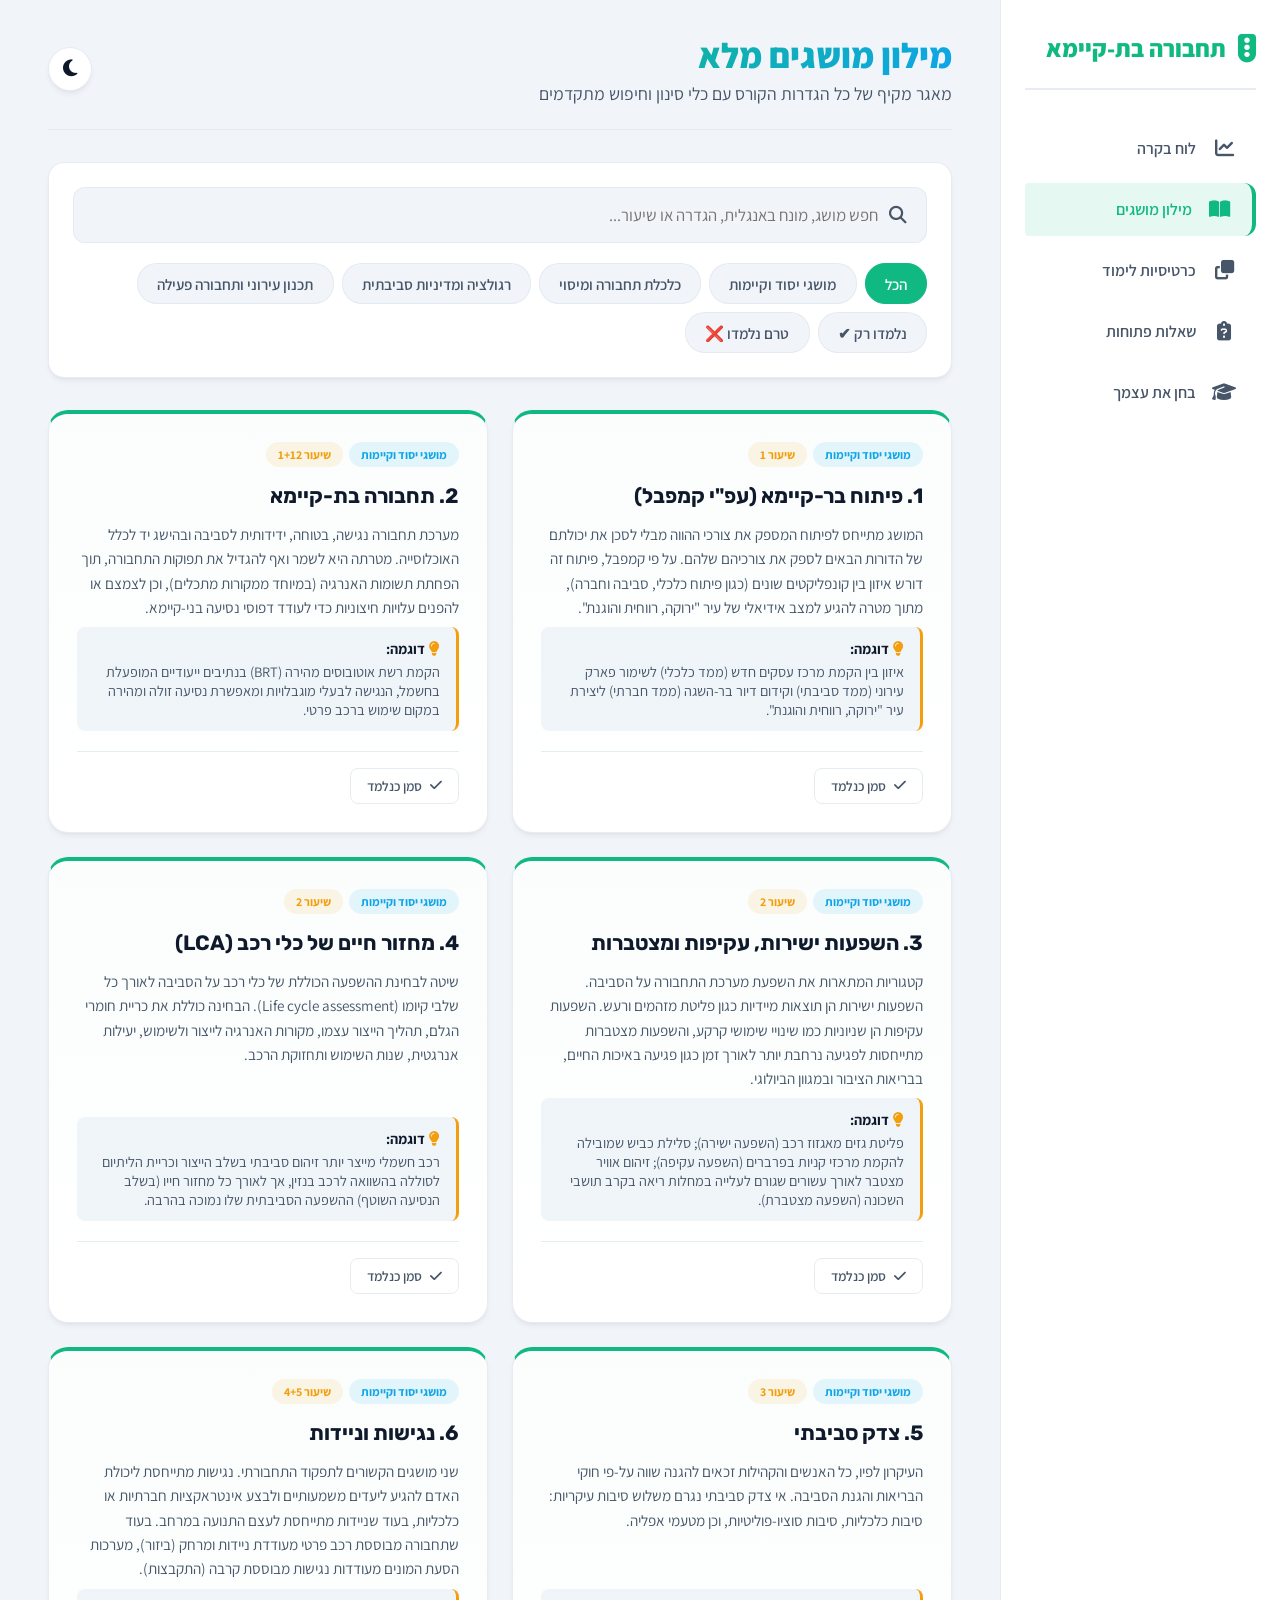
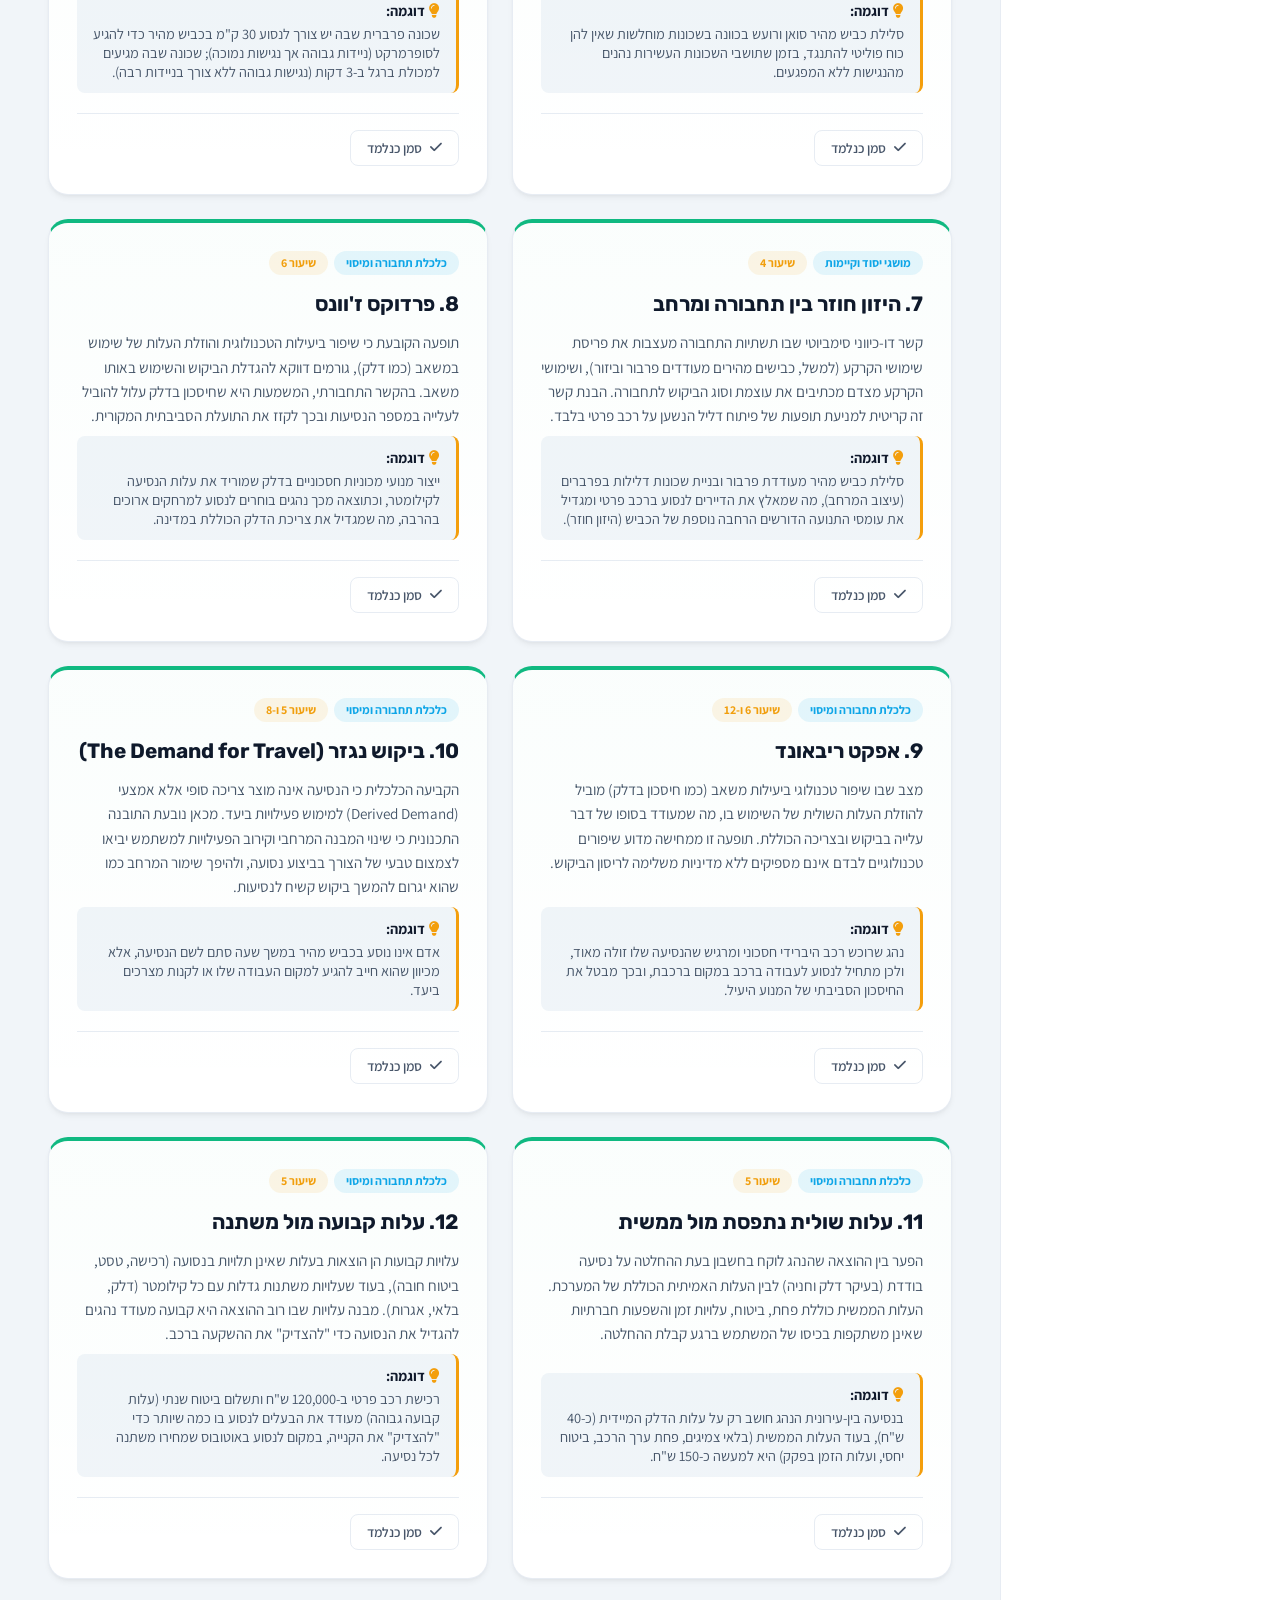
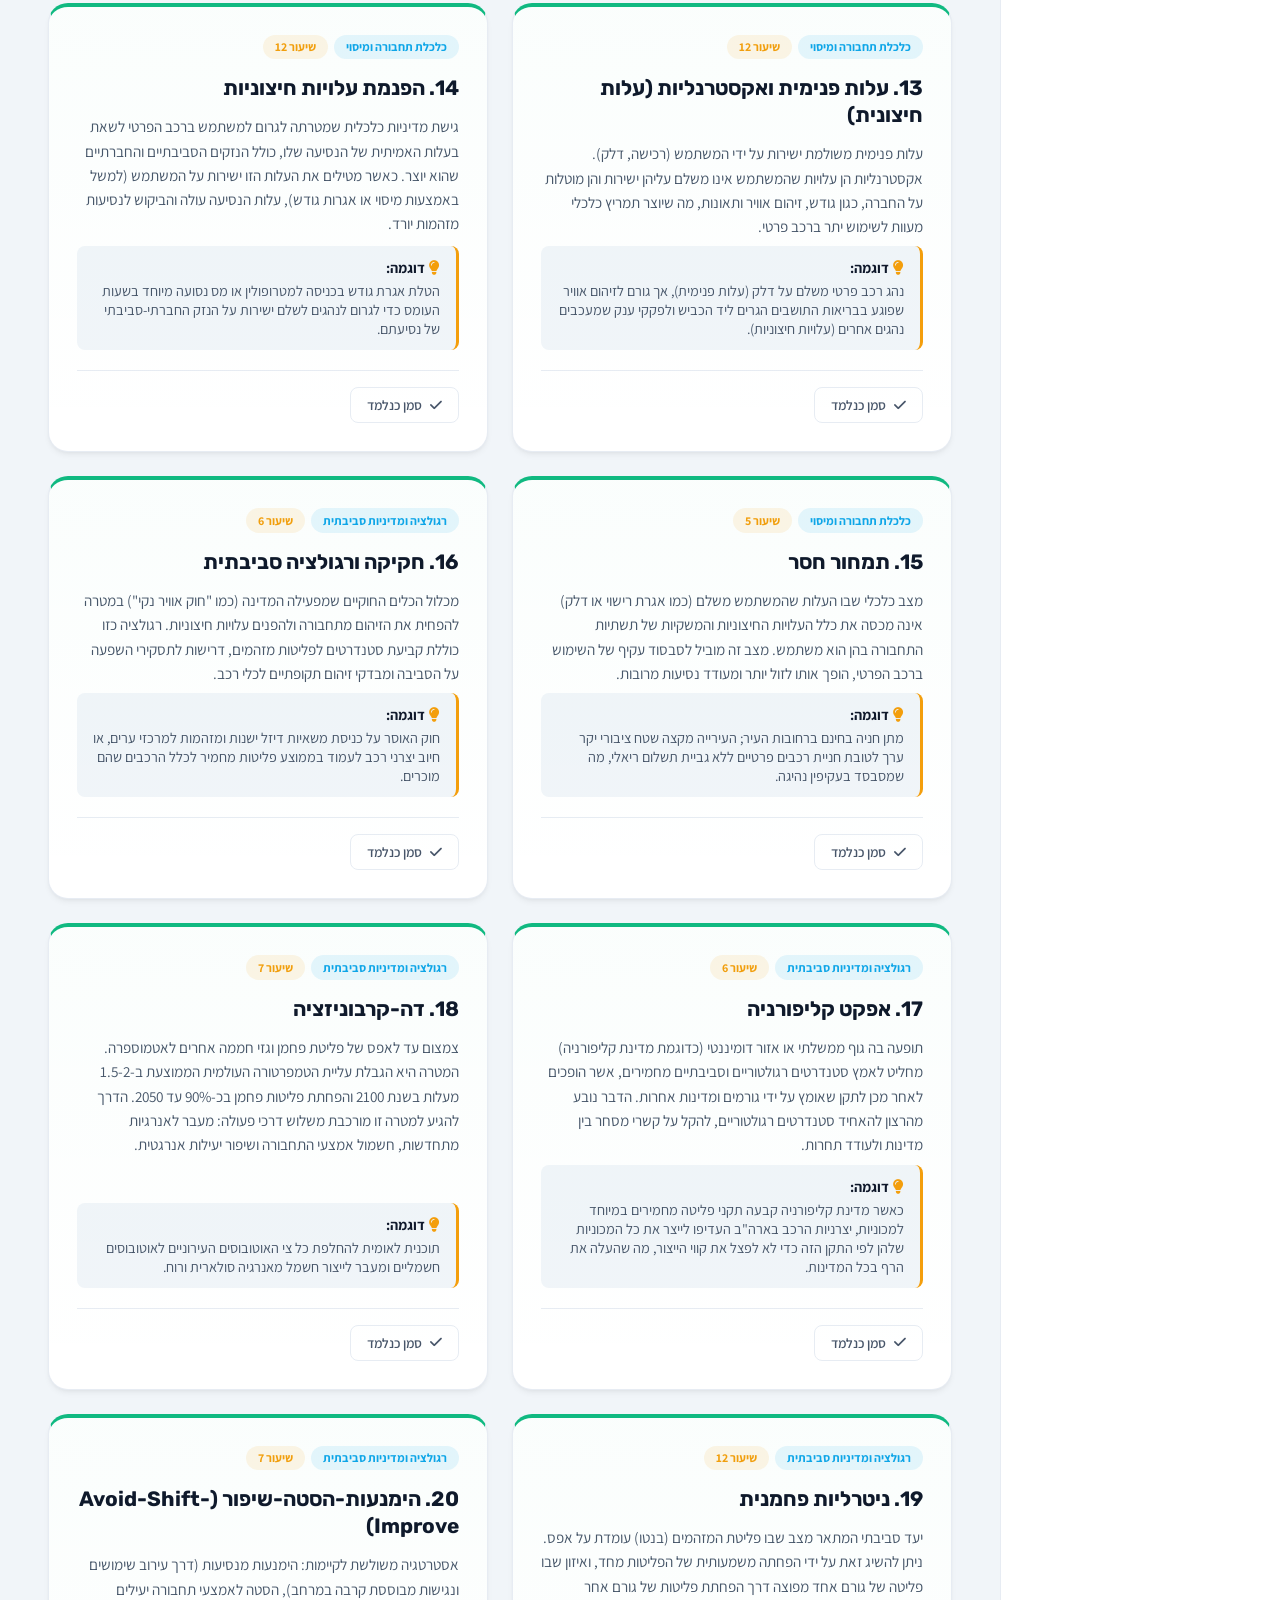
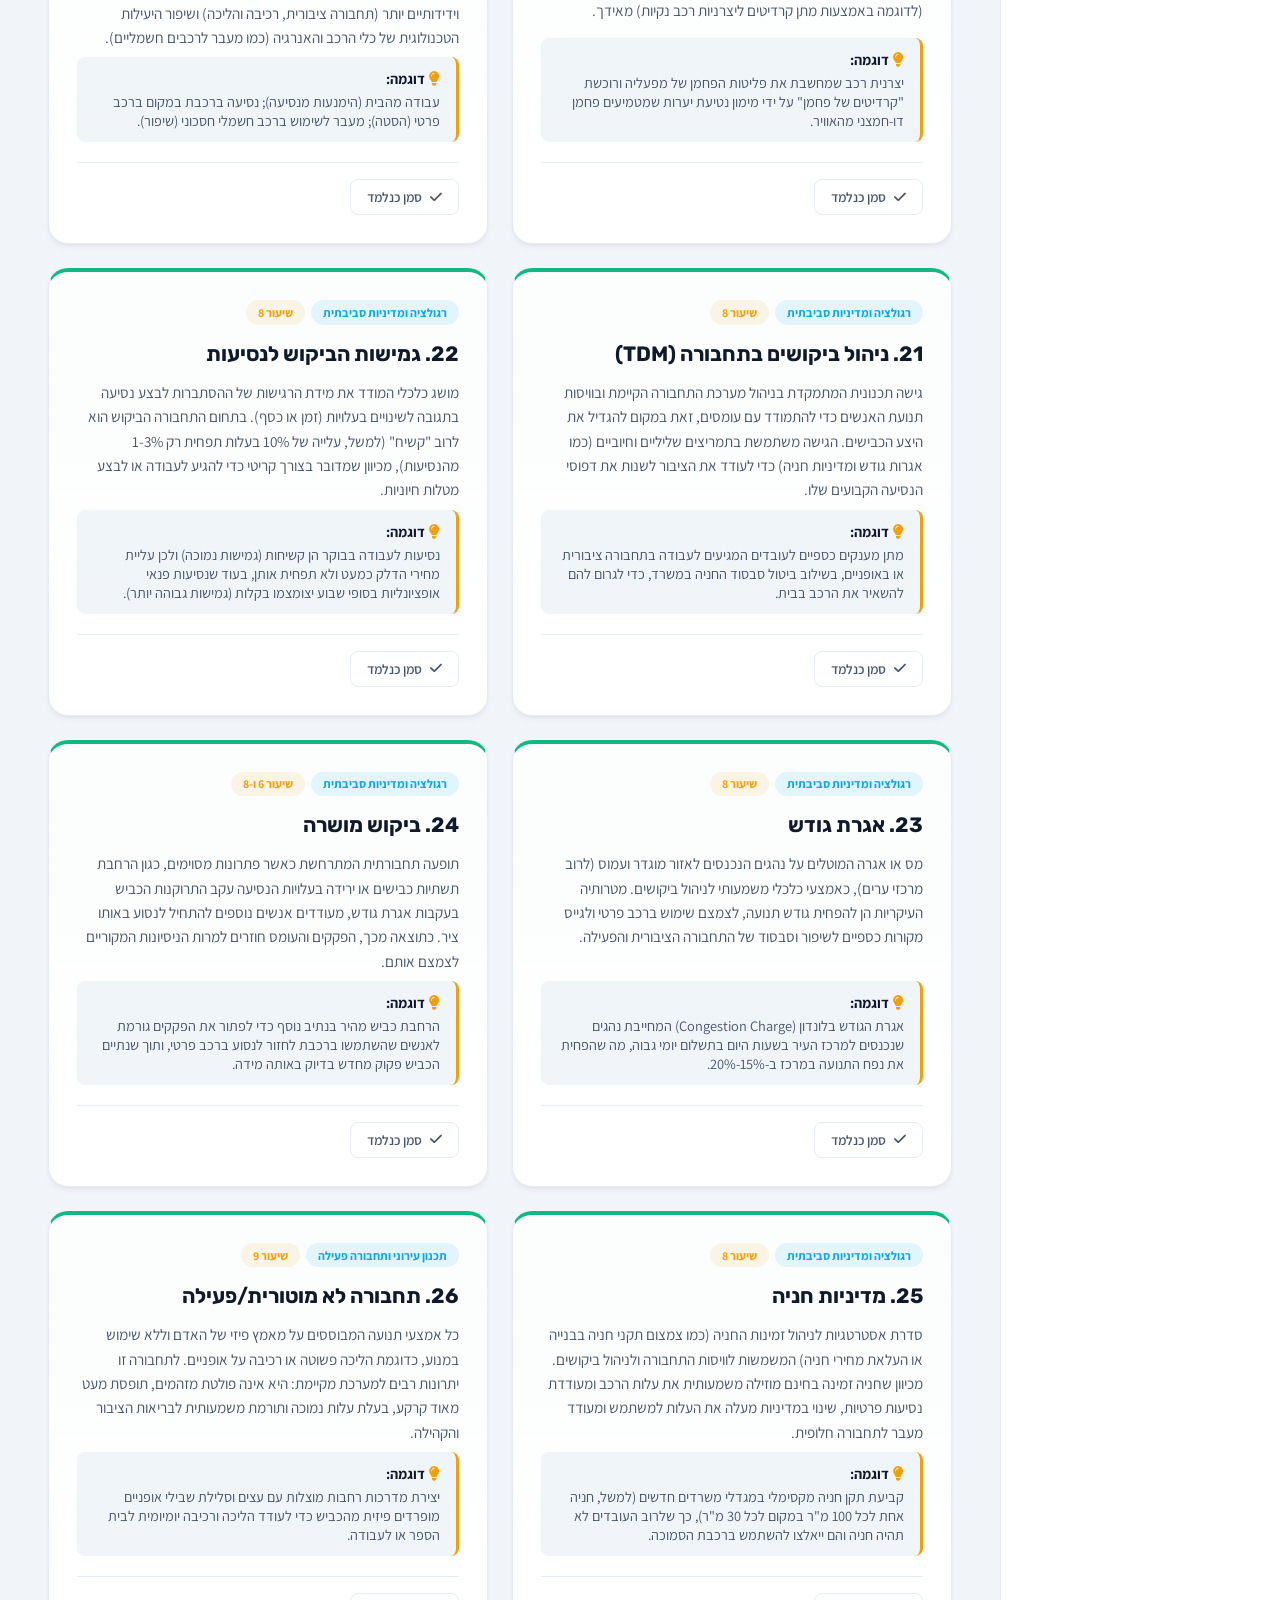
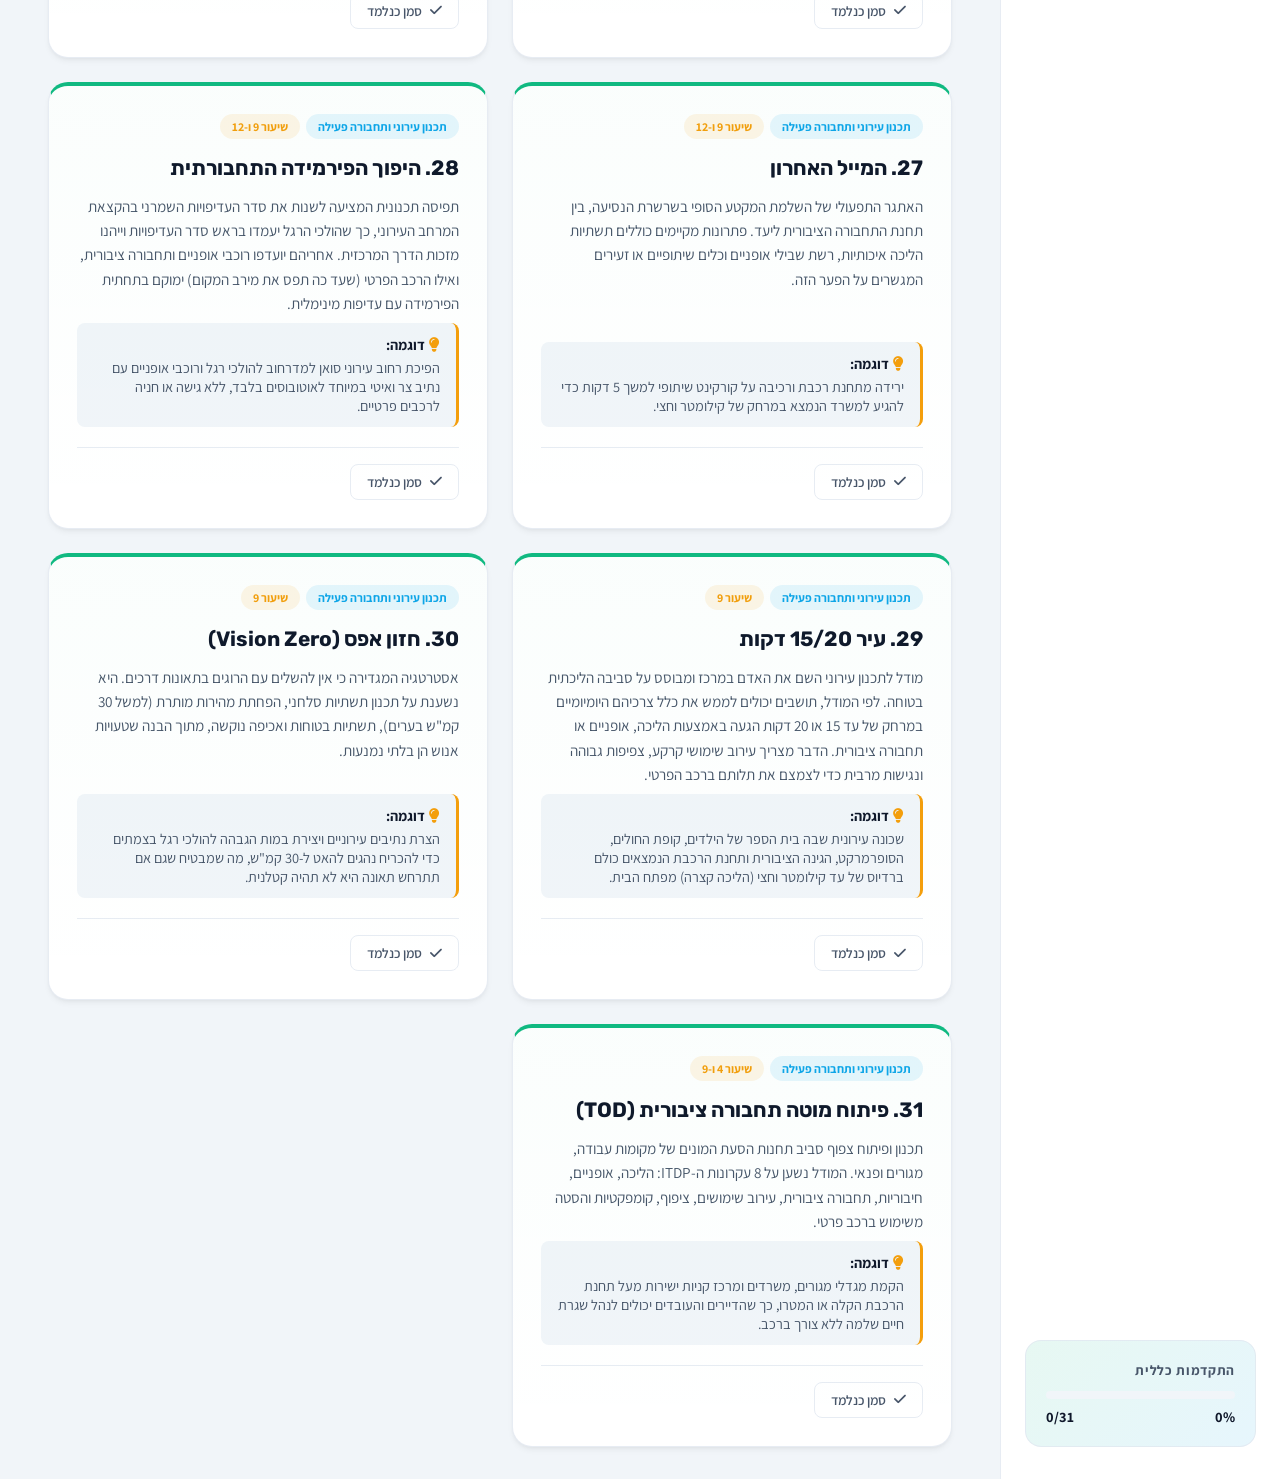
==== dictionary.html @ 744b30a7 "break down" ====
<!DOCTYPE html>
<html lang="he" dir="rtl">
<head>
    <meta charset="UTF-8">
    <meta name="viewport" content="width=device-width, initial-scale=1.0">
    <title>מילון מושגים - תחבורה בת-קיימא</title>
    <!-- Google Fonts -->
    <link rel="preconnect" href="https://fonts.googleapis.com">
    <link rel="preconnect" href="https://fonts.gstatic.com" crossorigin>
    <link href="https://fonts.googleapis.com/css2?family=Assistant:wght@300;400;600;700;800&family=Rubik:wght@300;400;500;700;800&display=swap" rel="stylesheet">
    <!-- FontAwesome for icons -->
    <link rel="stylesheet" href="https://cdnjs.cloudflare.com/ajax/libs/font-awesome/6.4.0/css/all.min.css">
    <!-- External stylesheet -->
    <link rel="stylesheet" href="styles.css">
</head>
<body data-theme="light">

    <div class="app-container">
        
        <!-- Sidebar Navigation -->
        <aside class="sidebar">
            <div class="logo-area">
                <i class="fa-solid fa-traffic-light"></i>
                <span>תחבורה בת-קיימא</span>
            </div>
            
            <nav>
                <ul class="nav-links">
                    <li>
                        <a class="nav-item" href="index.html" id="nav-dashboard">
                            <i class="fa-solid fa-chart-line"></i>
                            <span>לוח בקרה</span>
                        </a>
                    </li>
                    <li>
                        <a class="nav-item active" href="dictionary.html" id="nav-dictionary">
                            <i class="fa-solid fa-book-open"></i>
                            <span>מילון מושגים</span>
                        </a>
                    </li>
                    <li>
                        <a class="nav-item" href="flashcards.html" id="nav-flashcards">
                            <i class="fa-solid fa-clone"></i>
                            <span>כרטיסיות לימוד</span>
                        </a>
                    </li>
                    <li>
                        <a class="nav-item" href="open-questions.html" id="nav-open-questions">
                            <i class="fa-solid fa-clipboard-question"></i>
                            <span>שאלות פתוחות</span>
                        </a>
                    </li>
                    <li>
                        <a class="nav-item" href="quiz.html" id="nav-quiz">
                            <i class="fa-solid fa-graduation-cap"></i>
                            <span>בחן את עצמך</span>
                        </a>
                    </li>
                </ul>
            </nav>
            
            <!-- Learning Progress Box in Sidebar -->
            <div class="stats-summary">
                <div class="stats-summary-title">התקדמות כללית</div>
                <div class="progress-bar-container">
                    <div class="progress-bar-fill" id="sidebar-progress-fill"></div>
                </div>
                <div class="progress-text">
                    <span id="sidebar-progress-percent">0%</span>
                    <span id="sidebar-progress-ratio">0/0</span>
                </div>
            </div>
        </aside>

        <!-- Main Content Area -->
        <main class="main-content">
            
            <!-- App Header -->
            <header>
                <div class="header-title">
                    <h1>מילון מושגים מלא</h1>
                    <p>מאגר מקיף של כל הגדרות הקורס עם כלי סינון וחיפוש מתקדמים</p>
                </div>
                <button class="theme-toggle-btn" onclick="toggleTheme()" title="שנה מצב תצוגה">
                    <i class="fa-solid fa-moon" id="theme-icon"></i>
                </button>
            </header>

            <!-- Search & Categories Bar -->
            <div class="controls-panel">
                <div class="search-row">
                    <div class="search-input-wrapper">
                        <i class="fa-solid fa-magnifying-glass"></i>
                        <input type="text" class="search-input" id="search-bar" placeholder="חפש מושג, מונח באנגלית, הגדרה או שיעור..." oninput="filterConcepts()">
                    </div>
                </div>
                
                <div class="categories-filter" id="category-filters">
                    <button class="filter-btn active" onclick="setCategoryFilter('all')">הכל</button>
                    <button class="filter-btn" onclick="setCategoryFilter('sustainability')">מושגי יסוד וקיימות</button>
                    <button class="filter-btn" onclick="setCategoryFilter('economics')">כלכלת תחבורה ומיסוי</button>
                    <button class="filter-btn" onclick="setCategoryFilter('policy')">רגולציה ומדיניות סביבתית</button>
                    <button class="filter-btn" onclick="setCategoryFilter('planning')">תכנון עירוני ותחבורה פעילה</button>
                    <button class="filter-btn" onclick="setCategoryFilter('learned')">נלמדו רק ✔</button>
                    <button class="filter-btn" onclick="setCategoryFilter('unlearned')">טרם נלמדו ❌</button>
                </div>
            </div>

            <!-- Dictionary Grid -->
            <div class="dictionary-grid" id="concepts-grid">
                <!-- Concept cards dynamically loaded here -->
            </div>
            
        </main>
    </div>

    <!-- DB and Core Application JS -->
    <script src="db.js"></script>
    <script>
        let currentFilter = 'all';
        let searchQuery = '';

        function initPage() {
            renderConcepts();
        }

        // Render Concept cards in Grid
        function renderConcepts() {
            const grid = document.getElementById('concepts-grid');
            grid.innerHTML = '';

            const filtered = getFilteredConcepts();

            if (filtered.length === 0) {
                grid.innerHTML = `
                    <div class="empty-state">
                        <i class="fa-solid fa-box-open"></i>
                        <h3>לא נמצאו מושגים מתאימים</h3>
                        <p>נסה לשנות את מילת החיפוש או את מסנן הקטגוריות</p>
                    </div>
                `;
                return;
            }

            filtered.forEach(concept => {
                const isLearned = state.learnedIds.includes(concept.id);
                const card = document.createElement('div');
                card.className = `concept-card ${isLearned ? 'learned-card' : ''}`;
                card.id = `card-${concept.id}`;
                
                card.innerHTML = `
                    <div class="card-header">
                        <div class="card-badges">
                            <span class="badge badge-cat">${concept.categoryHebrew}</span>
                            <span class="badge badge-lesson">${concept.source}</span>
                        </div>
                        ${isLearned ? `
                            <span class="learned-badge">
                                <i class="fa-solid fa-circle-check"></i> נלמד
                            </span>
                        ` : ''}
                    </div>
                    <h3 class="concept-title">${concept.id}. ${concept.title}</h3>
                    <p class="concept-definition" style="margin-bottom: 1rem;">${concept.definition}</p>
                    ${concept.example ? `
                        <div class="concept-example" style="margin-top: -0.5rem; margin-bottom: 1.25rem; padding: 0.75rem 1rem; background-color: var(--bg-primary); border-right: 3px solid var(--accent); border-radius: 8px; font-size: 0.9rem; color: var(--text-secondary);">
                            <span style="font-weight: 700; color: var(--text-primary); display: block; margin-bottom: 0.25rem;"><i class="fa-solid fa-lightbulb" style="color: var(--accent); margin-left: 0.25rem;"></i>דוגמה:</span>
                            ${concept.example}
                        </div>
                    ` : ''}
                    <div class="card-actions">
                        <button class="btn-learned-toggle" onclick="toggleLearned(${concept.id}, event)">
                            <i class="fa-solid ${isLearned ? 'fa-check-double' : 'fa-check'}"></i>
                            <span>${isLearned ? 'סומן כנלמד' : 'סמן כנלמד'}</span>
                        </button>
                    </div>
                `;
                grid.appendChild(card);
            });
        }

        // Filter concept logic
        function filterConcepts() {
            searchQuery = document.getElementById('search-bar').value.toLowerCase().trim();
            renderConcepts();
        }

        function setCategoryFilter(category) {
            currentFilter = category;
            
            // Update active states on filter buttons
            const filterContainer = document.getElementById('category-filters');
            filterContainer.querySelectorAll('.filter-btn').forEach(btn => {
                btn.classList.remove('active');
            });
            
            // Find correct button to set active
            event.target.classList.add('active');
            
            renderConcepts();
        }

        function getFilteredConcepts() {
            return concepts.filter(concept => {
                // Category filtering
                let matchesCategory = true;
                if (currentFilter === 'learned') {
                    matchesCategory = state.learnedIds.includes(concept.id);
                } else if (currentFilter === 'unlearned') {
                    matchesCategory = !state.learnedIds.includes(concept.id);
                } else if (currentFilter !== 'all') {
                    matchesCategory = concept.category === currentFilter;
                }

                // Search query filtering
                let matchesSearch = true;
                if (searchQuery) {
                    matchesSearch = concept.title.toLowerCase().includes(searchQuery) || 
                                    concept.definition.toLowerCase().includes(searchQuery) ||
                                    concept.source.toLowerCase().includes(searchQuery);
                }

                return matchesCategory && matchesSearch;
            });
        }

        // Toggle "Learned" state
        function toggleLearned(id, event) {
            if (event) {
                event.stopPropagation();
            }

            const index = state.learnedIds.indexOf(id);
            if (index > -1) {
                state.learnedIds.splice(index, 1);
                state.xp = Math.max(0, state.xp - 10); // Deduct XP
            } else {
                state.learnedIds.push(id);
                state.xp += 10; // Earn XP
                createConfettiEffect(event);
            }

            saveStateToStorage();
            renderConcepts();
            updateProgressStats();
        }

        // Confetti burst on clicking "Learned"
        function createConfettiEffect(event) {
            if (!event) return;
            const btn = event.currentTarget;
            const rect = btn.getBoundingClientRect();
            
            for (let i = 0; i < 8; i++) {
                const conf = document.createElement('div');
                conf.style.position = 'fixed';
                conf.style.width = '6px';
                conf.style.height = '6px';
                conf.style.borderRadius = '50%';
                conf.style.backgroundColor = ['#10b981', '#38bdf8', '#fbbf24', '#f87171'][Math.floor(Math.random() * 4)];
                conf.style.left = `${rect.left + rect.width / 2}px`;
                conf.style.top = `${rect.top + rect.height / 2}px`;
                conf.style.pointerEvents = 'none';
                conf.style.zIndex = '999';
                conf.style.transition = 'all 0.6s cubic-bezier(0.25, 0.46, 0.45, 0.94)';
                
                document.body.appendChild(conf);
                
                const angle = Math.random() * Math.PI * 2;
                const distance = 30 + Math.random() * 40;
                
                setTimeout(() => {
                    conf.style.transform = `translate(${Math.cos(angle) * distance}px, ${Math.sin(angle) * distance}px)`;
                    conf.style.opacity = '0';
                }, 50);

                setTimeout(() => {
                    conf.remove();
                }, 700);
            }
        }
    </script>
</body>
</html>
---- styles.css ----
:root {
    /* Light Mode Palette */
    --bg-primary: #f1f5f9;
    --bg-secondary: #ffffff;
    --text-primary: #0f172a;
    --text-secondary: #475569;
    --primary: #10b981; /* Emerald */
    --primary-hover: #059669;
    --secondary: #0ea5e9; /* Sky Blue */
    --secondary-hover: #0284c7;
    --accent: #f59e0b; /* Amber */
    --danger: #ef4444;
    --success: #22c55e;
    --card-border: rgba(226, 232, 240, 0.8);
    --card-shadow: 0 4px 6px -1px rgb(0 0 0 / 0.05), 0 2px 4px -2px rgb(0 0 0 / 0.05);
    --card-shadow-hover: 0 20px 25px -5px rgb(0 0 0 / 0.1), 0 8px 10px -6px rgb(0 0 0 / 0.1);
    --transition: all 0.3s cubic-bezier(0.4, 0, 0.2, 1);
    --glass-bg: rgba(255, 255, 255, 0.7);
    --glass-border: rgba(255, 255, 255, 0.4);
}

[data-theme="dark"] {
    /* Dark Mode Palette */
    --bg-primary: #0b0f19;
    --bg-secondary: #131c2e;
    --text-primary: #f8fafc;
    --text-secondary: #94a3b8;
    --primary: #10b981;
    --primary-hover: #34d399;
    --secondary: #38bdf8;
    --secondary-hover: #7dd3fc;
    --accent: #fbbf24;
    --danger: #f87171;
    --success: #4ade80;
    --card-border: rgba(30, 41, 59, 0.6);
    --card-shadow: 0 4px 6px -1px rgb(0 0 0 / 0.3), 0 2px 4px -2px rgb(0 0 0 / 0.3);
    --card-shadow-hover: 0 20px 25px -5px rgb(0 0 0 / 0.4), 0 8px 10px -6px rgb(0 0 0 / 0.4);
    --glass-bg: rgba(19, 28, 46, 0.8);
    --glass-border: rgba(255, 255, 255, 0.05);
}

* {
    box-sizing: border-box;
    margin: 0;
    padding: 0;
    font-family: 'Assistant', 'Rubik', sans-serif;
    -webkit-font-smoothing: antialiased;
}

body {
    background-color: var(--bg-primary);
    color: var(--text-primary);
    transition: var(--transition);
    min-height: 100vh;
    display: flex;
    flex-direction: column;
}

/* Layout Structure */
.app-container {
    display: flex;
    min-height: 100vh;
    position: relative;
}

/* Sidebar navigation */
.sidebar {
    width: 280px;
    background-color: var(--bg-secondary);
    border-left: 1px solid var(--card-border);
    padding: 2rem 1.5rem;
    display: flex;
    flex-direction: column;
    gap: 2rem;
    transition: var(--transition);
    z-index: 100;
}

.logo-area {
    display: flex;
    align-items: center;
    gap: 0.75rem;
    color: var(--primary);
    font-weight: 800;
    font-size: 1.5rem;
    font-family: 'Rubik', sans-serif;
    border-bottom: 2px solid var(--card-border);
    padding-bottom: 1.5rem;
}

.logo-area i {
    font-size: 1.8rem;
}

.nav-links {
    list-style: none;
    display: flex;
    flex-direction: column;
    gap: 0.5rem;
}

.nav-item {
    display: flex;
    align-items: center;
    gap: 1rem;
    padding: 1rem 1.25rem;
    border-radius: 12px;
    color: var(--text-secondary);
    text-decoration: none;
    font-weight: 600;
    cursor: pointer;
    transition: var(--transition);
}

.nav-item:hover, .nav-item.active {
    background-color: rgba(16, 185, 129, 0.1);
    color: var(--primary);
}

.nav-item.active {
    border-right: 4px solid var(--primary);
    border-radius: 4px 12px 12px 4px;
}

.nav-item i {
    font-size: 1.2rem;
    width: 24px;
    text-align: center;
}

/* Sidebar stats box */
.stats-summary {
    background: linear-gradient(135deg, rgba(16, 185, 129, 0.1) 0%, rgba(14, 165, 233, 0.1) 100%);
    border: 1px solid var(--card-border);
    border-radius: 16px;
    padding: 1.25rem;
    margin-top: auto;
}

.stats-summary-title {
    font-size: 0.85rem;
    text-transform: uppercase;
    letter-spacing: 0.05em;
    color: var(--text-secondary);
    font-weight: 700;
    margin-bottom: 0.75rem;
}

.progress-bar-container {
    width: 100%;
    height: 8px;
    background-color: var(--bg-primary);
    border-radius: 10px;
    overflow: hidden;
    margin-bottom: 0.5rem;
}

.progress-bar-fill {
    height: 100%;
    background: linear-gradient(90deg, var(--primary) 0%, var(--secondary) 100%);
    width: 0%;
    transition: width 0.5s cubic-bezier(0.4, 0, 0.2, 1);
}

.progress-text {
    display: flex;
    justify-content: space-between;
    font-size: 0.9rem;
    font-weight: 700;
}

/* Main Content Panel */
.main-content {
    flex: 1;
    padding: 2rem 3rem;
    display: flex;
    flex-direction: column;
    gap: 2rem;
    overflow-y: auto;
    max-width: 1200px;
    margin: 0 auto;
    width: 100%;
}

header {
    display: flex;
    justify-content: space-between;
    align-items: center;
    padding-bottom: 1.5rem;
    border-bottom: 1px solid var(--card-border);
    width: 100%;
}

.header-title h1 {
    font-size: 2.2rem;
    font-weight: 800;
    background: linear-gradient(135deg, var(--primary) 0%, var(--secondary) 100%);
    -webkit-background-clip: text;
    -webkit-text-fill-color: transparent;
}

.header-title p {
    color: var(--text-secondary);
    margin-top: 0.25rem;
    font-size: 1.1rem;
}

.theme-toggle-btn {
    background-color: var(--bg-secondary);
    border: 1px solid var(--card-border);
    color: var(--text-primary);
    padding: 0.75rem;
    border-radius: 50%;
    cursor: pointer;
    font-size: 1.2rem;
    transition: var(--transition);
    box-shadow: var(--card-shadow);
    width: 44px;
    height: 44px;
    display: flex;
    align-items: center;
    justify-content: center;
}

.theme-toggle-btn:hover {
    transform: scale(1.05);
    border-color: var(--primary);
    color: var(--primary);
}

/* Search and Filter Panel */
.controls-panel {
    background-color: var(--bg-secondary);
    border: 1px solid var(--card-border);
    border-radius: 16px;
    padding: 1.5rem;
    box-shadow: var(--card-shadow);
    display: flex;
    flex-direction: column;
    gap: 1.25rem;
}

.search-row {
    display: flex;
    gap: 1rem;
    position: relative;
}

.search-input-wrapper {
    position: relative;
    flex: 1;
}

.search-input-wrapper i {
    position: absolute;
    right: 1.25rem;
    top: 50%;
    transform: translateY(-50%);
    color: var(--text-secondary);
    font-size: 1.1rem;
}

.search-input {
    width: 100%;
    padding: 1rem 3rem 1rem 1.25rem;
    border-radius: 12px;
    border: 1px solid var(--card-border);
    background-color: var(--bg-primary);
    color: var(--text-primary);
    font-size: 1.05rem;
    outline: none;
    transition: var(--transition);
}

.search-input:focus {
    border-color: var(--primary);
    box-shadow: 0 0 0 3px rgba(16, 185, 129, 0.15);
}

.categories-filter {
    display: flex;
    flex-wrap: wrap;
    gap: 0.5rem;
}

.filter-btn {
    padding: 0.6rem 1.2rem;
    border-radius: 20px;
    border: 1px solid var(--card-border);
    background-color: var(--bg-primary);
    color: var(--text-secondary);
    font-weight: 600;
    font-size: 0.95rem;
    cursor: pointer;
    transition: var(--transition);
}

.filter-btn:hover {
    border-color: var(--primary);
    color: var(--primary);
}

.filter-btn.active {
    background-color: var(--primary);
    color: white;
    border-color: var(--primary);
}

/* Dictionary Card Grid */
.dictionary-grid {
    display: grid;
    grid-template-columns: repeat(auto-fill, minmax(340px, 1fr));
    gap: 1.5rem;
}

.concept-card {
    background-color: var(--bg-secondary);
    border: 1px solid var(--card-border);
    border-radius: 20px;
    padding: 1.75rem;
    box-shadow: var(--card-shadow);
    transition: var(--transition);
    display: flex;
    flex-direction: column;
    position: relative;
    overflow: hidden;
    border-top: 4px solid var(--primary);
}

.concept-card::before {
    content: '';
    position: absolute;
    top: 0;
    left: 0;
    width: 100%;
    height: 100%;
    background: linear-gradient(180deg, rgba(16, 185, 129, 0.02) 0%, transparent 100%);
    pointer-events: none;
}

.concept-card:hover {
    transform: translateY(-5px);
    box-shadow: var(--card-shadow-hover);
}

.card-header {
    display: flex;
    justify-content: space-between;
    align-items: flex-start;
    margin-bottom: 1rem;
    gap: 0.5rem;
}

.card-badges {
    display: flex;
    flex-wrap: wrap;
    gap: 0.4rem;
}

.badge {
    font-size: 0.75rem;
    padding: 0.3rem 0.75rem;
    border-radius: 30px;
    font-weight: 700;
}

.badge-cat {
    background-color: rgba(14, 165, 233, 0.1);
    color: var(--secondary);
}

.badge-lesson {
    background-color: rgba(245, 158, 11, 0.1);
    color: var(--accent);
}

.learned-badge {
    background-color: rgba(34, 197, 94, 0.1);
    color: var(--success);
    padding: 0.25rem 0.5rem;
    border-radius: 8px;
    font-size: 0.8rem;
    font-weight: 700;
    display: flex;
    align-items: center;
    gap: 0.25rem;
}

.concept-title {
    font-size: 1.3rem;
    font-weight: 700;
    color: var(--text-primary);
    line-height: 1.3;
    margin-bottom: 0.75rem;
    font-family: 'Rubik', sans-serif;
}

.concept-definition {
    font-size: 0.95rem;
    color: var(--text-secondary);
    line-height: 1.6;
    margin-bottom: 1.5rem;
    flex: 1;
}

.concept-example {
    margin-top: -0.5rem;
    margin-bottom: 1.25rem;
    padding: 0.75rem 1rem;
    background-color: var(--bg-primary);
    border-right: 3px solid var(--accent);
    border-radius: 8px;
    font-size: 0.9rem;
    color: var(--text-secondary);
}

.card-actions {
    display: flex;
    justify-content: space-between;
    align-items: center;
    border-top: 1px solid var(--card-border);
    padding-top: 1rem;
    margin-top: auto;
}

.btn-learned-toggle {
    background: none;
    border: 1px solid var(--card-border);
    padding: 0.5rem 1rem;
    border-radius: 8px;
    color: var(--text-secondary);
    font-size: 0.85rem;
    font-weight: 600;
    cursor: pointer;
    display: flex;
    align-items: center;
    gap: 0.5rem;
    transition: var(--transition);
}

.btn-learned-toggle:hover {
    border-color: var(--primary);
    color: var(--primary);
    background-color: rgba(16, 185, 129, 0.05);
}

.concept-card.learned-card {
    border-top-color: var(--success);
}

.concept-card.learned-card .btn-learned-toggle {
    background-color: var(--success);
    color: white;
    border-color: var(--success);
}

/* Open Questions View */
.open-questions-container {
    display: flex;
    flex-direction: column;
    gap: 1.5rem;
    width: 100%;
}

.question-card {
    background-color: var(--bg-secondary);
    border: 1px solid var(--card-border);
    border-radius: 20px;
    padding: 2rem;
    box-shadow: var(--card-shadow);
    transition: var(--transition);
    border-right: 5px solid var(--secondary);
}

.question-header {
    display: flex;
    justify-content: space-between;
    align-items: center;
    margin-bottom: 1.25rem;
}

.question-text {
    font-size: 1.3rem;
    font-weight: 700;
    color: var(--text-primary);
    line-height: 1.4;
    font-family: 'Rubik', sans-serif;
}

.reveal-btn {
    background-color: var(--secondary);
    color: white;
    border: none;
    padding: 0.75rem 1.5rem;
    border-radius: 12px;
    font-weight: 700;
    cursor: pointer;
    transition: var(--transition);
    display: inline-flex;
    align-items: center;
    gap: 0.5rem;
}

.reveal-btn:hover {
    background-color: var(--secondary-hover);
    transform: translateY(-2px);
}

.answer-box {
    background-color: var(--bg-primary);
    border: 1px solid var(--card-border);
    border-radius: 12px;
    padding: 1.5rem;
    margin-top: 1rem;
    line-height: 1.7;
    font-size: 1.05rem;
    display: none;
    animation: fadeIn 0.4s ease-out;
}

.answer-box.visible {
    display: block;
}

.answer-box ul {
    margin-top: 1rem;
    padding-right: 1.5rem;
    display: flex;
    flex-direction: column;
    gap: 0.75rem;
}

.answer-box li {
    list-style-type: disc;
}

/* Flashcard Study Mode CSS */
.study-view {
    max-width: 600px;
    margin: 0 auto;
    width: 100%;
    display: flex;
    flex-direction: column;
    align-items: center;
    gap: 2rem;
}

.flashcard-wrapper {
    perspective: 1000px;
    width: 100%;
    height: 380px;
    cursor: pointer;
}

.flashcard {
    position: relative;
    width: 100%;
    height: 100%;
    text-align: center;
    transition: transform 0.8s cubic-bezier(0.175, 0.885, 0.32, 1.275);
    transform-style: preserve-3d;
}

.flashcard-wrapper:hover .flashcard {
    box-shadow: 0 14px 28px rgba(0,0,0,0.15), 0 10px 10px rgba(0,0,0,0.1);
}

.flashcard.flipped {
    transform: rotateY(180deg);
}

.flashcard-front, .flashcard-back {
    position: absolute;
    width: 100%;
    height: 100%;
    -webkit-backface-visibility: hidden;
    backface-visibility: hidden;
    border-radius: 24px;
    display: flex;
    flex-direction: column;
    justify-content: center;
    align-items: center;
    padding: 2.5rem;
    box-shadow: var(--card-shadow);
    border: 1px solid var(--card-border);
}

.flashcard-front {
    background: linear-gradient(135deg, var(--primary) 0%, var(--primary-hover) 100%);
    color: white;
}

.flashcard-front .card-cat-indicator {
    position: absolute;
    top: 2rem;
    background-color: rgba(255, 255, 255, 0.2);
    color: white;
    padding: 0.4rem 1rem;
    border-radius: 30px;
    font-size: 0.85rem;
    font-weight: 700;
}

.flashcard-front .card-title-lg {
    font-size: 2.2rem;
    font-weight: 800;
    font-family: 'Rubik', sans-serif;
    text-shadow: 0 2px 4px rgba(0,0,0,0.1);
}

.flashcard-front .hint-text {
    position: absolute;
    bottom: 2rem;
    font-size: 0.9rem;
    opacity: 0.8;
    font-weight: 600;
    display: flex;
    align-items: center;
    gap: 0.5rem;
}

.flashcard-back {
    background-color: var(--bg-secondary);
    color: var(--text-primary);
    transform: rotateY(180deg);
    justify-content: flex-start;
    text-align: right;
    overflow-y: auto;
}

.flashcard-back .card-back-header {
    width: 100%;
    border-bottom: 1px solid var(--card-border);
    padding-bottom: 0.75rem;
    margin-bottom: 1.25rem;
    display: flex;
    justify-content: space-between;
    align-items: center;
}

.flashcard-back .back-title {
    font-size: 1.4rem;
    font-weight: 700;
    font-family: 'Rubik', sans-serif;
    color: var(--primary);
}

.flashcard-back .back-definition {
    font-size: 1.1rem;
    line-height: 1.7;
    color: var(--text-primary);
    overflow-y: auto;
    flex: 1;
    width: 100%;
}

.flashcard-back .hint-text-back {
    font-size: 0.85rem;
    color: var(--text-secondary);
    text-align: center;
    margin-top: 1rem;
    width: 100%;
}

.study-controls {
    display: flex;
    align-items: center;
    justify-content: space-between;
    width: 100%;
    margin-top: 1rem;
}

.study-nav-btn {
    background-color: var(--bg-secondary);
    border: 1px solid var(--card-border);
    color: var(--text-primary);
    width: 50px;
    height: 50px;
    border-radius: 50%;
    cursor: pointer;
    display: flex;
    align-items: center;
    justify-content: center;
    font-size: 1.2rem;
    transition: var(--transition);
    box-shadow: var(--card-shadow);
}

.study-nav-btn:hover {
    background-color: var(--primary);
    color: white;
    border-color: var(--primary);
    transform: scale(1.05);
}

.study-progress-counter {
    font-weight: 700;
    font-size: 1.1rem;
    color: var(--text-secondary);
}

.study-feedback-buttons {
    display: flex;
    gap: 1rem;
    width: 100%;
    margin-top: 0.5rem;
}

.feedback-btn {
    flex: 1;
    padding: 1rem;
    border-radius: 12px;
    border: none;
    font-size: 1.05rem;
    font-weight: 700;
    cursor: pointer;
    display: flex;
    align-items: center;
    justify-content: center;
    gap: 0.5rem;
    transition: var(--transition);
    color: white;
}

.btn-know {
    background-color: var(--success);
}
.btn-know:hover {
    background-color: #16a34a;
    transform: translateY(-2px);
}

.btn-dont-know {
    background-color: var(--danger);
}
.btn-dont-know:hover {
    background-color: #dc2626;
    transform: translateY(-2px);
}

/* Quiz View CSS */
.quiz-view {
    max-width: 700px;
    margin: 0 auto;
    width: 100%;
    background-color: var(--bg-secondary);
    border: 1px solid var(--card-border);
    border-radius: 24px;
    padding: 2.5rem;
    box-shadow: var(--card-shadow);
    display: flex;
    flex-direction: column;
    gap: 2rem;
    position: relative;
}

.quiz-start-screen {
    text-align: center;
    display: flex;
    flex-direction: column;
    align-items: center;
    gap: 1.5rem;
    padding: 2rem 0;
}

.quiz-start-screen i {
    font-size: 5rem;
    color: var(--accent);
    animation: bounce 2s infinite;
}

.quiz-start-screen h2 {
    font-size: 2rem;
    font-family: 'Rubik', sans-serif;
    font-weight: 800;
}

.quiz-start-screen p {
    color: var(--text-secondary);
    font-size: 1.15rem;
    max-width: 500px;
    line-height: 1.6;
}

.btn-start-quiz {
    background: linear-gradient(135deg, var(--primary) 0%, var(--secondary) 100%);
    color: white;
    border: none;
    padding: 1rem 2.5rem;
    font-size: 1.2rem;
    font-weight: 700;
    border-radius: 16px;
    cursor: pointer;
    transition: var(--transition);
    box-shadow: 0 4px 15px rgba(16, 185, 129, 0.3);
}

.btn-start-quiz:hover {
    transform: translateY(-2px);
    box-shadow: 0 8px 25px rgba(16, 185, 129, 0.45);
}

.quiz-active-screen {
    display: none;
    flex-direction: column;
    gap: 1.5rem;
}

.quiz-header {
    display: flex;
    justify-content: space-between;
    align-items: center;
    border-bottom: 2px solid var(--card-border);
    padding-bottom: 1rem;
}

.quiz-progress-num {
    font-size: 1.1rem;
    font-weight: 700;
    color: var(--text-secondary);
}

.quiz-score-indicator {
    background-color: rgba(14, 165, 233, 0.1);
    color: var(--secondary);
    padding: 0.4rem 1rem;
    border-radius: 30px;
    font-weight: 700;
    font-size: 0.95rem;
}

.quiz-question-container {
    margin: 1rem 0;
}

.quiz-question-type {
    font-size: 0.9rem;
    text-transform: uppercase;
    font-weight: 700;
    color: var(--primary);
    margin-bottom: 0.5rem;
    letter-spacing: 0.05em;
}

.quiz-question-text {
    font-size: 1.4rem;
    font-weight: 700;
    color: var(--text-primary);
    line-height: 1.4;
    font-family: 'Rubik', sans-serif;
}

.quiz-options-list {
    display: flex;
    flex-direction: column;
    gap: 1rem;
    margin-top: 1.5rem;
}

.quiz-option {
    background-color: var(--bg-primary);
    border: 1px solid var(--card-border);
    border-radius: 14px;
    padding: 1.1rem 1.5rem;
    font-size: 1.05rem;
    font-weight: 600;
    color: var(--text-primary);
    cursor: pointer;
    transition: var(--transition);
    display: flex;
    align-items: center;
    justify-content: space-between;
    gap: 1rem;
    text-align: right;
}

.quiz-option:hover {
    border-color: var(--secondary);
    background-color: rgba(14, 165, 233, 0.05);
    transform: translateX(-5px);
}

.quiz-option.correct {
    background-color: rgba(34, 197, 94, 0.15) !important;
    border-color: var(--success) !important;
    color: var(--success) !important;
}

.quiz-option.incorrect {
    background-color: rgba(239, 68, 68, 0.15) !important;
    border-color: var(--danger) !important;
    color: var(--danger) !important;
}

.quiz-option-status-icon {
    font-size: 1.2rem;
    display: none;
}

.quiz-option.correct .quiz-option-status-icon {
    display: block;
    color: var(--success);
}

.quiz-option.incorrect .quiz-option-status-icon {
    display: block;
    color: var(--danger);
}

.quiz-feedback-box {
    padding: 1.25rem;
    border-radius: 12px;
    font-weight: 600;
    display: none;
    animation: fadeIn 0.3s ease;
    line-height: 1.5;
}

.quiz-feedback-box.correct-feedback {
    background-color: rgba(34, 197, 94, 0.1);
    color: var(--success);
    border: 1px solid var(--success);
}

.quiz-feedback-box.incorrect-feedback {
    background-color: rgba(239, 68, 68, 0.1);
    color: var(--danger);
    border: 1px solid var(--danger);
}

.btn-next-quiz {
    align-self: flex-end;
    background-color: var(--primary);
    color: white;
    border: none;
    padding: 0.9rem 2rem;
    font-size: 1.1rem;
    font-weight: 700;
    border-radius: 12px;
    cursor: pointer;
    transition: var(--transition);
    display: none;
}

.btn-next-quiz:hover {
    background-color: var(--primary-hover);
    transform: translateY(-2px);
}

/* Quiz Summary Screen */
.quiz-summary-screen {
    display: none;
    text-align: center;
    flex-direction: column;
    align-items: center;
    gap: 2rem;
    padding: 1.5rem 0;
}

.quiz-score-circle {
    position: relative;
    width: 160px;
    height: 160px;
    border-radius: 50%;
    background: conic-gradient(var(--success) 0deg, var(--bg-primary) 0deg);
    display: flex;
    align-items: center;
    justify-content: center;
    box-shadow: 0 10px 25px rgba(0,0,0,0.1);
    transition: transform 0.8s ease-out;
}

.quiz-score-circle-inner {
    width: 130px;
    height: 130px;
    border-radius: 50%;
    background-color: var(--bg-secondary);
    display: flex;
    flex-direction: column;
    align-items: center;
    justify-content: center;
    font-family: 'Rubik', sans-serif;
}

.quiz-score-percent {
    font-size: 2.2rem;
    font-weight: 800;
    color: var(--text-primary);
}

.quiz-score-label {
    font-size: 0.9rem;
    color: var(--text-secondary);
    font-weight: 600;
}

.quiz-summary-text h3 {
    font-size: 1.8rem;
    font-weight: 800;
    margin-bottom: 0.5rem;
}

.quiz-summary-text p {
    color: var(--text-secondary);
    font-size: 1.1rem;
}

.quiz-action-buttons {
    display: flex;
    gap: 1rem;
}

/* Empty State */
.empty-state {
    grid-column: 1 / -1;
    text-align: center;
    padding: 4rem 2rem;
    background-color: var(--bg-secondary);
    border: 1px solid var(--card-border);
    border-radius: 20px;
    color: var(--text-secondary);
    display: flex;
    flex-direction: column;
    align-items: center;
    gap: 1rem;
}

.empty-state i {
    font-size: 3.5rem;
    color: var(--text-secondary);
    opacity: 0.5;
}

.empty-state h3 {
    font-size: 1.4rem;
    font-weight: 700;
    color: var(--text-primary);
}

/* Dashboard View */
.dashboard-grid {
    display: grid;
    grid-template-columns: repeat(auto-fit, minmax(280px, 1fr));
    gap: 1.5rem;
    width: 100%;
}

.dashboard-card {
    background-color: var(--bg-secondary);
    border: 1px solid var(--card-border);
    border-radius: 20px;
    padding: 1.75rem;
    box-shadow: var(--card-shadow);
    display: flex;
    align-items: center;
    gap: 1.5rem;
    transition: var(--transition);
}

.dashboard-card:hover {
    transform: translateY(-3px);
    box-shadow: var(--card-shadow-hover);
}

.dash-icon-box {
    width: 60px;
    height: 60px;
    border-radius: 16px;
    display: flex;
    align-items: center;
    justify-content: center;
    font-size: 1.6rem;
}

.dash-icon-primary {
    background-color: rgba(16, 185, 129, 0.1);
    color: var(--primary);
}

.dash-icon-secondary {
    background-color: rgba(14, 165, 233, 0.1);
    color: var(--secondary);
}

.dash-icon-accent {
    background-color: rgba(245, 158, 11, 0.1);
    color: var(--accent);
}

.dash-info h3 {
    font-size: 1.8rem;
    font-weight: 800;
    color: var(--text-primary);
    line-height: 1.2;
}

.dash-info p {
    color: var(--text-secondary);
    font-size: 0.95rem;
    font-weight: 600;
}

.welcome-hero {
    background: linear-gradient(135deg, #1e293b 0%, #0f172a 100%);
    border-radius: 24px;
    padding: 3rem;
    color: white;
    position: relative;
    overflow: hidden;
    box-shadow: 0 10px 30px rgba(0, 0, 0, 0.15);
    display: flex;
    justify-content: space-between;
    align-items: center;
    width: 100%;
}

.welcome-hero::before {
    content: '';
    position: absolute;
    top: -20%;
    left: -10%;
    width: 300px;
    height: 300px;
    background: radial-gradient(circle, var(--primary) 0%, transparent 70%);
    opacity: 0.2;
    pointer-events: none;
}

.welcome-text h2 {
    font-size: 2.2rem;
    font-weight: 800;
    margin-bottom: 0.75rem;
    font-family: 'Rubik', sans-serif;
    background: linear-gradient(120deg, #ffffff 30%, var(--secondary) 100%);
    -webkit-background-clip: text;
    -webkit-text-fill-color: transparent;
}

.welcome-text p {
    font-size: 1.15rem;
    opacity: 0.85;
    max-width: 650px;
    line-height: 1.6;
}

.hero-action-btn {
    background-color: var(--primary);
    color: white;
    border: none;
    padding: 0.9rem 1.8rem;
    font-size: 1.05rem;
    font-weight: 700;
    border-radius: 12px;
    cursor: pointer;
    transition: var(--transition);
    margin-top: 1.5rem;
    display: inline-flex;
    align-items: center;
    gap: 0.5rem;
    text-decoration: none;
}

.hero-action-btn:hover {
    background-color: var(--primary-hover);
    transform: translateY(-2px);
}

/* Animations */
@keyframes fadeIn {
    from { opacity: 0; transform: translateY(10px); }
    to { opacity: 1; transform: translateY(0); }
}

@keyframes bounce {
    0%, 20%, 50%, 80%, 100% {transform: translateY(0);}
    40% {transform: translateY(-20px);}
    60% {transform: translateY(-10px);}
}

/* Responsive styling */
@media (max-width: 1024px) {
    .app-container {
        flex-direction: column;
    }
    .sidebar {
        width: 100%;
        border-left: none;
        border-bottom: 1px solid var(--card-border);
        padding: 1.5rem;
        gap: 1rem;
    }
    .logo-area {
        border-bottom: none;
        padding-bottom: 0;
    }
    .nav-links {
        flex-direction: row;
        overflow-x: auto;
        padding-bottom: 0.5rem;
    }
    .nav-item {
        white-space: nowrap;
        padding: 0.75rem 1rem;
    }
    .nav-item.active {
        border-right: none;
        border-bottom: 3px solid var(--primary);
        border-radius: 12px 12px 0 0;
    }
    .stats-summary {
        display: none; /* Hide on small screen top bars to save space */
    }
    .main-content {
        padding: 1.5rem;
    }
    .welcome-hero {
        padding: 2rem;
    }
    .welcome-text h2 {
        font-size: 1.8rem;
    }
}

@media (max-width: 640px) {
    .nav-links {
        justify-content: space-between;
    }
    .header-title h1 {
        font-size: 1.8rem;
    }
    .search-row {
        flex-direction: column;
    }
    .quiz-view {
        padding: 1.5rem;
    }
    .flashcard-wrapper {
        height: 320px;
    }
    .flashcard-front .card-title-lg {
        font-size: 1.7rem;
    }
}
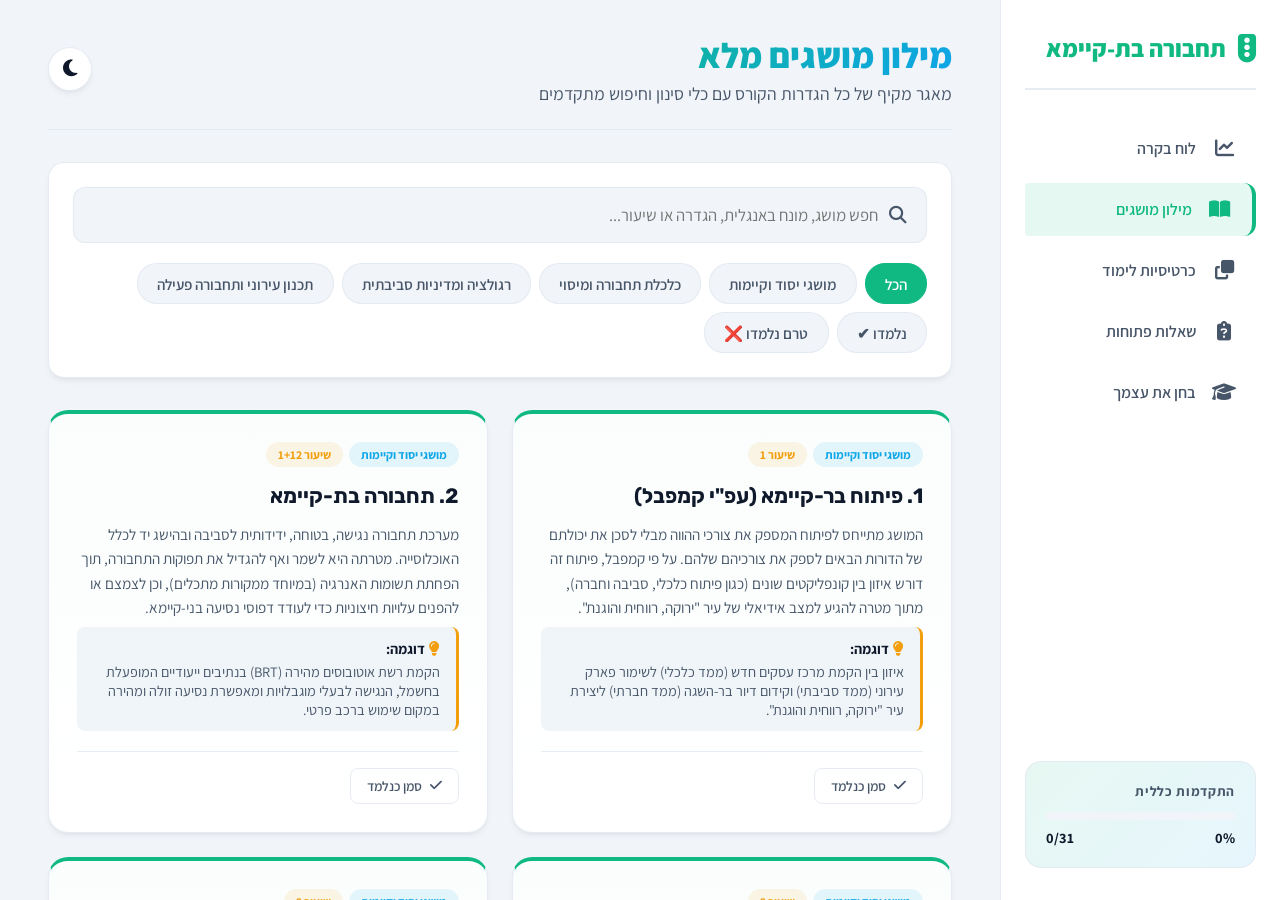
==== commit c1f7d098: "language" ====
--- a/dictionary.html
+++ b/dictionary.html
@@ -101,7 +101,7 @@
                     <button class="filter-btn" onclick="setCategoryFilter('economics')">כלכלת תחבורה ומיסוי</button>
                     <button class="filter-btn" onclick="setCategoryFilter('policy')">רגולציה ומדיניות סביבתית</button>
                     <button class="filter-btn" onclick="setCategoryFilter('planning')">תכנון עירוני ותחבורה פעילה</button>
-                    <button class="filter-btn" onclick="setCategoryFilter('learned')">נלמדו רק ✔</button>
+                    <button class="filter-btn" onclick="setCategoryFilter('learned')">נלמדו ✔</button>
                     <button class="filter-btn" onclick="setCategoryFilter('unlearned')">טרם נלמדו ❌</button>
                 </div>
             </div>
--- a/styles.css
+++ b/styles.css
@@ -51,21 +51,27 @@
     background-color: var(--bg-primary);
     color: var(--text-primary);
     transition: var(--transition);
-    min-height: 100vh;
-    display: flex;
-    flex-direction: column;
+    height: 100vh;
+    display: flex;
+    flex-direction: column;
+    overflow: hidden;
 }
 
 /* Layout Structure */
 .app-container {
     display: flex;
-    min-height: 100vh;
+    height: 100vh;
+    width: 100vw;
+    overflow: hidden;
     position: relative;
 }
 
 /* Sidebar navigation */
 .sidebar {
     width: 280px;
+    height: 100%;
+    flex-shrink: 0;
+    overflow-y: auto;
     background-color: var(--bg-secondary);
     border-left: 1px solid var(--card-border);
     padding: 2rem 1.5rem;
@@ -172,6 +178,7 @@
 /* Main Content Panel */
 .main-content {
     flex: 1;
+    height: 100%;
     padding: 2rem 3rem;
     display: flex;
     flex-direction: column;
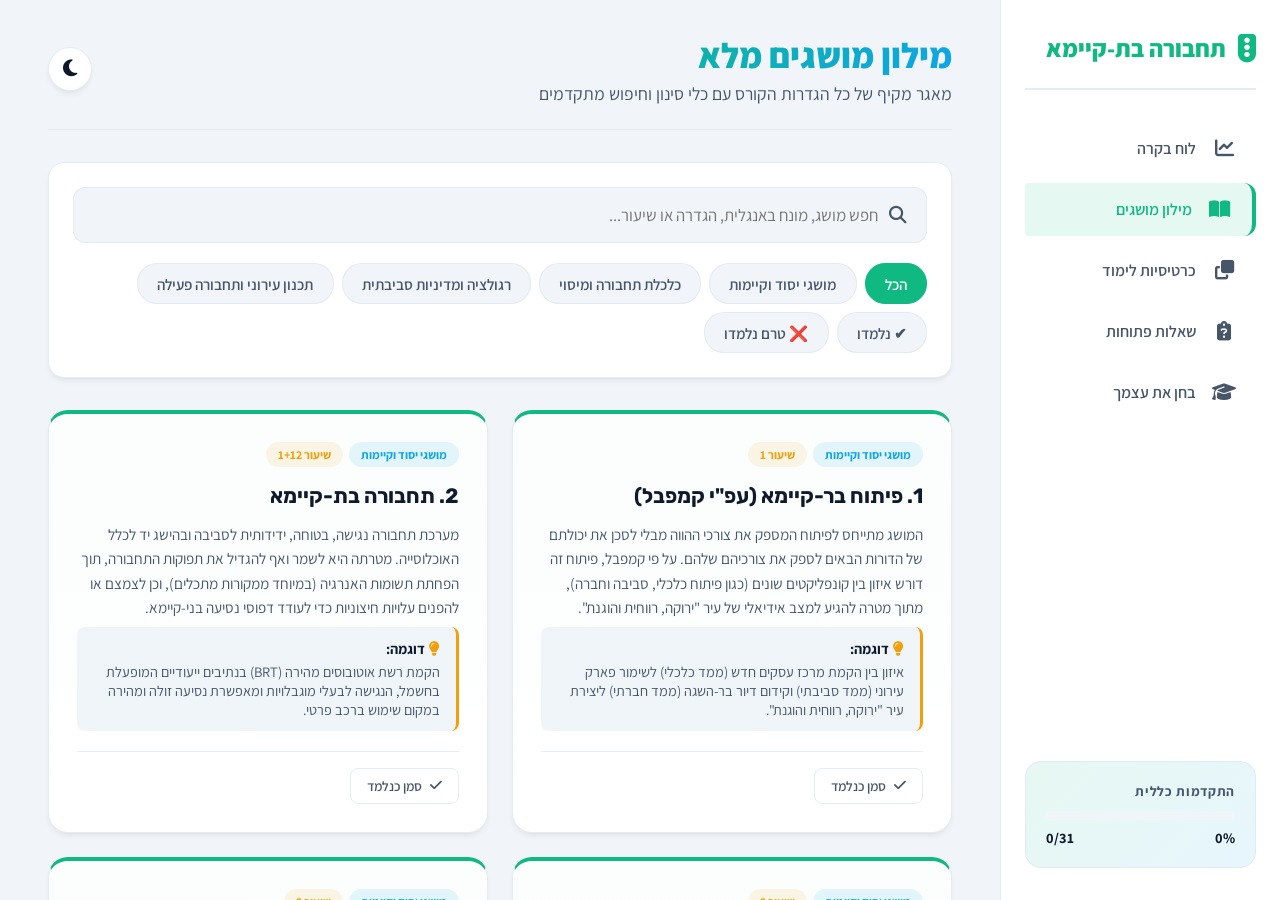
==== commit 47775715: "language" ====
--- a/dictionary.html
+++ b/dictionary.html
@@ -101,8 +101,8 @@
                     <button class="filter-btn" onclick="setCategoryFilter('economics')">כלכלת תחבורה ומיסוי</button>
                     <button class="filter-btn" onclick="setCategoryFilter('policy')">רגולציה ומדיניות סביבתית</button>
                     <button class="filter-btn" onclick="setCategoryFilter('planning')">תכנון עירוני ותחבורה פעילה</button>
-                    <button class="filter-btn" onclick="setCategoryFilter('learned')">נלמדו ✔</button>
-                    <button class="filter-btn" onclick="setCategoryFilter('unlearned')">טרם נלמדו ❌</button>
+                    <button class="filter-btn" onclick="setCategoryFilter('learned')">✔ נלמדו</button>
+                    <button class="filter-btn" onclick="setCategoryFilter('unlearned')">❌ טרם נלמדו</button>
                 </div>
             </div>
 
